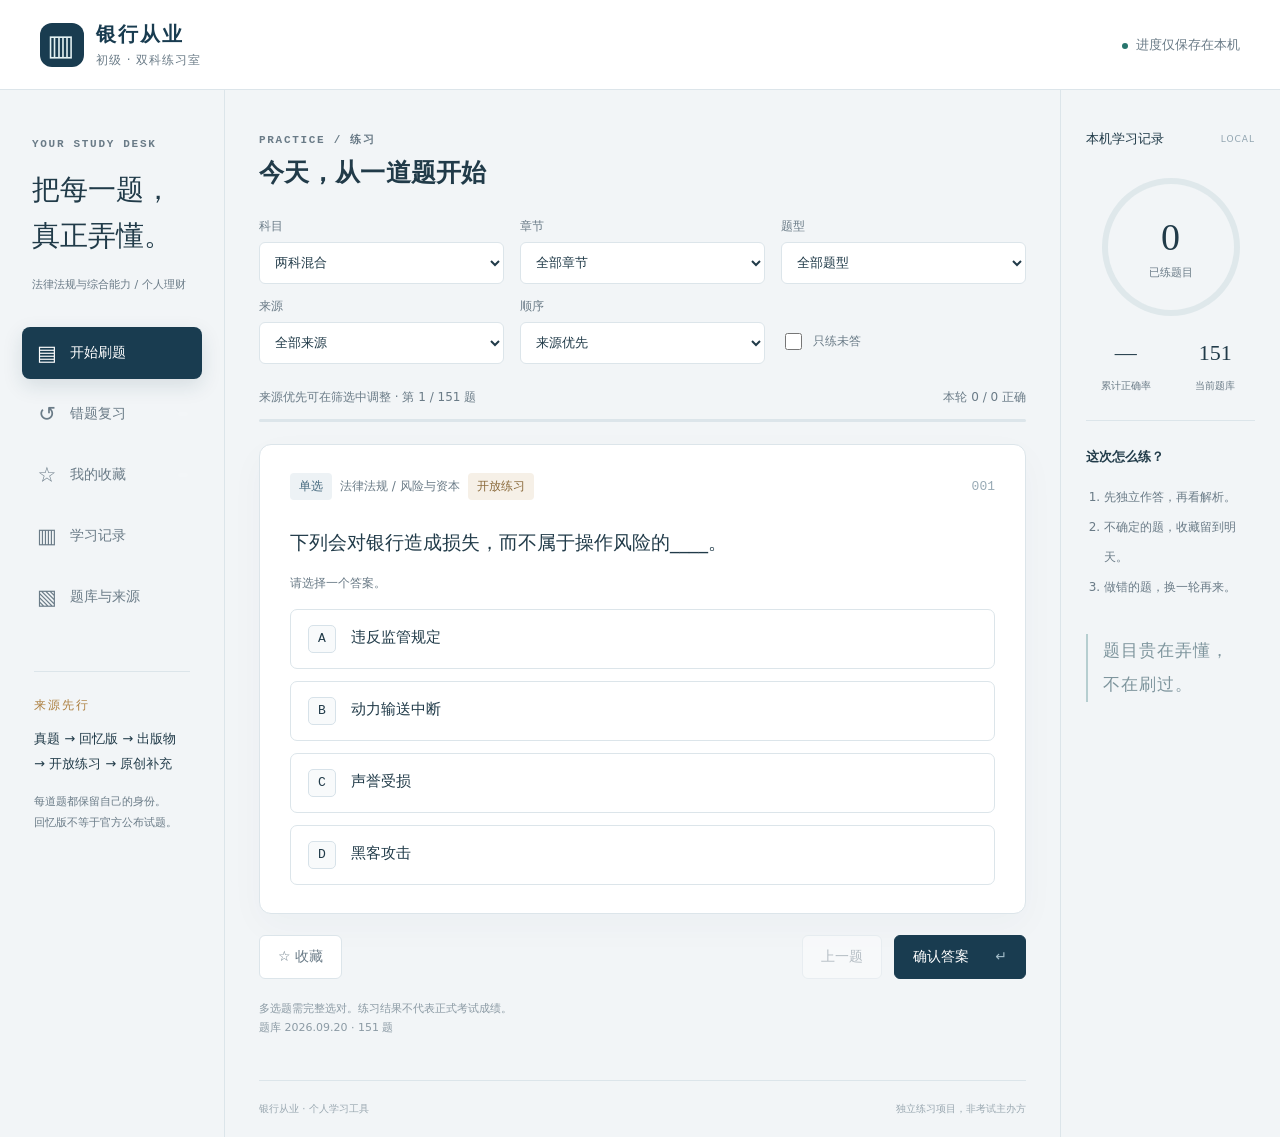
==== index.html @ c4f2e529 "Build mobile banking exam practice with audited question sources" ====
<!doctype html>
<html lang="zh-CN">
<head>
  <meta charset="utf-8"><meta name="viewport" content="width=device-width,initial-scale=1,viewport-fit=cover">
  <meta name="theme-color" content="#193c50"><meta name="description" content="银行从业初级双科练习：来源分级、逐题解析、错题复习，进度保存在本机。">
  <title>银行从业 · 双科练习室</title>
  <link rel="icon" href="./icon.svg" type="image/svg+xml"><link rel="manifest" href="./manifest.webmanifest"><link rel="stylesheet" href="./styles.css">
  <script defer src="./core.js"></script><script defer src="./data.js"></script><script defer src="./app.js"></script>
</head>
<body>
  <a class="skip" href="#main">跳到题目</a>
  <header class="topbar"><a class="brand" href="./"><span class="brand-icon" aria-hidden="true">▥</span><span>银行从业<small>初级 · 双科练习室</small></span></a><span class="local-tag" id="save-status">进度仅保存在本机</span></header>
  <div class="workspace">
    <aside class="sidebar" aria-label="练习导航">
      <div class="sidebar-intro"><span class="eyebrow">YOUR STUDY DESK</span><h1>把每一题，<br>真正弄懂。</h1><p>法律法规与综合能力 / 个人理财</p></div>
      <nav class="nav"><button class="nav-item active" data-view="practice" aria-current="page"><span>▤</span> 开始刷题</button><button class="nav-item" data-view="wrong"><span>↺</span> 错题复习 <b id="nav-wrong">0</b></button><button class="nav-item" data-view="favorite"><span>☆</span> 我的收藏 <b id="nav-favorite">0</b></button><button class="nav-item" data-view="stats"><span>▥</span> 学习记录</button><button class="nav-item" data-view="library"><span>▧</span> 题库与来源</button></nav>
      <div class="study-note"><span class="note-label">来源先行</span><p>真题 → 回忆版 → 出版物 → 开放练习 → 原创补充</p><small>每道题都保留自己的身份。<br>回忆版不等于官方公布试题。</small></div>
    </aside>
    <main id="main" tabindex="-1">
      <div class="page-head"><div><span class="eyebrow" id="page-eyebrow">PRACTICE / 练习</span><h2 id="page-title">今天，从一道题开始</h2></div><button id="filter-toggle" class="quiet mobile-only" aria-expanded="false" aria-controls="filters">筛选题目</button></div>
      <section id="practice-panel">
        <div id="filters" class="filters">
          <label>科目<select id="subject"><option value="all">两科混合</option><option value="law">法律法规</option><option value="finance">个人理财</option></select></label>
          <label>章节<select id="chapter"><option value="all">全部章节</option></select></label>
          <label>题型<select id="type"><option value="all">全部题型</option><option value="single">单选</option><option value="multiple">多选</option><option value="boolean">判断</option></select></label>
          <label>来源<select id="source"><option value="all">全部来源</option><option value="official_past">官方真题</option><option value="recalled">真题回忆版</option><option value="publication">出版物练习</option><option value="open">开放练习</option><option value="original">GPT 原创</option></select></label>
          <label>顺序<select id="order"><option value="priority">来源优先</option><option value="random">随机练习</option><option value="weak">薄弱优先</option></select></label>
          <label class="check-label"><input id="unseen" type="checkbox">只练未答</label>
        </div>
        <div class="session-strip"><span id="queue-label">正在载入题库…</span><span id="session-score">本轮 0 / 0 正确</span></div>
        <div class="progress-track"><div id="progress-fill"></div></div>
        <article class="question-card" id="question-card" aria-live="polite"></article>
        <section id="explanation" class="explanation" hidden aria-live="polite"></section>
        <div class="answer-bar"><button id="favorite-btn" class="quiet" aria-pressed="false">☆ 收藏</button><div class="answer-actions"><button id="previous-btn" class="quiet">上一题</button><button id="submit-btn" class="primary">确认答案 <span aria-hidden="true">↵</span></button><button id="next-btn" class="primary" hidden>下一题 →</button></div></div>
        <p class="practice-footnote">多选题需完整选对。练习结果不代表正式考试成绩。<span id="bank-version"></span></p>
      </section>
      <section id="stats-panel" hidden><div class="stats-grid" id="stats-grid"></div><div class="panel"><h3>章节掌握情况</h3><p class="muted">正确率按全部提交次数统计；复习答对后，题目移出当前错题本。</p><div id="chapter-stats"></div></div><div class="panel"><h3>把进度带到另一台设备</h3><p>这里没有账号同步。导出备份，再在手机或电脑导入即可。清理浏览器数据会清除本机记录。</p><div class="button-row"><button id="export-progress" class="primary">导出进度</button><label class="file-button quiet">导入进度<input type="file" id="import-progress" accept=".json,application/json"></label></div></div></section>
      <section id="library-panel" hidden><div class="panel source-summary"><h3>先看来源，再刷题</h3><p id="bank-summary"></p><p class="muted">“来源优先”按真题、回忆版、出版物练习、开放练习、GPT 原创排序。没有收录的类别保持为零，不以原创题冒充。</p><div id="source-counts" class="source-counts"></div></div><div class="panel"><h3>真题与出版物入口</h3><p class="muted">以下是已核验的外部资料入口，不表示本站已收录其中题目。登录、付费与下载以原网站为准。</p><div id="resource-links"></div></div><div class="panel"><h3>导入自己的题库</h3><p>JSON 文件只进入当前浏览器，不会上传 GitHub。来源名称、年份和页码会随题保留；请先核对答案与现行大纲。</p><div class="button-row"><label class="file-button primary">导入题库 JSON<input type="file" id="import-bank" accept=".json,application/json"></label><button id="download-template" class="quiet">下载格式示例</button></div><p id="custom-count" class="muted"></p></div><div class="panel"><h3>手机使用</h3><p>在手机浏览器打开本站地址，即可直接刷题。可使用浏览器的“添加到主屏幕”。首次在线打开后，页面会缓存供离线使用；新版本在重新打开时更新。</p><p id="offline-status" class="muted">离线缓存尚未就绪。</p></div></section>
      <div id="toast" class="toast" role="status" hidden></div>
      <footer>银行从业 · 个人学习工具 <span>独立练习项目，非考试主办方</span></footer>
    </main>
    <aside class="right-rail"><div class="rail-heading">本机学习记录 <span>LOCAL</span></div><div class="ring" id="mastery-ring"><div><strong id="total-seen">0</strong><span>已练题目</span></div></div><div class="rail-totals"><div><b id="total-accuracy">—</b><span>累计正确率</span></div><div><b id="total-bank">0</b><span>当前题库</span></div></div><hr><h3>这次怎么练？</h3><ol class="tips"><li>先独立作答，再看解析。</li><li>不确定的题，收藏留到明天。</li><li>做错的题，换一轮再来。</li></ol><div class="rail-note">题目贵在弄懂，<br>不在刷过。</div></aside>
  </div>
  <noscript>本练习页需要启用 JavaScript 才能判题和保存进度。</noscript>
</body></html>
---- styles.css ----
:root{--navy:#193c50;--ink:#213b49;--muted:#6a7b87;--teal:#27756d;--mint:#e6f2ed;--paper:#fff;--bg:#f2f5f7;--line:#dce5ea;--red:#b24343;--red-bg:#fff1ef;--gold:#ad8041;--shadow:0 12px 36px #27465a08;font-family:"Microsoft YaHei","PingFang SC",system-ui,sans-serif;color:var(--ink);background:var(--bg);font-size:16px}*{box-sizing:border-box}body{margin:0}button,input,select{font:inherit}button,a,select,label.file-button{-webkit-tap-highlight-color:transparent}button{cursor:pointer}button:disabled{cursor:not-allowed;opacity:.45}a{color:var(--teal);text-underline-offset:4px}button:focus-visible,a:focus-visible,select:focus-visible,input:focus-visible{outline:3px solid #409bc6;outline-offset:3px}button{transition:background .12s,border-color .12s}button:hover:not(:disabled){filter:brightness(.97)}[hidden]{display:none!important}.skip{position:fixed;left:10px;top:-90px;background:white;padding:14px;z-index:30}.skip:focus{top:10px}.topbar{height:90px;display:flex;align-items:center;justify-content:space-between;padding:0 40px;background:var(--paper);border-bottom:1px solid var(--line)}.brand{display:flex;align-items:center;gap:12px;color:var(--navy);text-decoration:none;font-weight:700;letter-spacing:2px;font-size:20px}.brand-icon{width:44px;height:44px;border-radius:12px;background:var(--navy);color:#e4f2f3;display:grid;place-items:center;font-size:29px}.brand small{display:block;font-size:12px;color:var(--muted);font-weight:400;letter-spacing:1px;margin-top:4px}.local-tag{font-size:13px;color:var(--muted)}.local-tag:before{content:"";display:inline-block;width:6px;height:6px;background:var(--teal);border-radius:50%;margin-right:8px}.workspace{max-width:1580px;display:grid;grid-template-columns:225px minmax(0,1fr) 220px;margin:auto;min-height:calc(100vh - 90px)}.sidebar{padding:42px 22px;border-right:1px solid var(--line)}.sidebar-intro{padding:0 10px;margin-bottom:32px}.eyebrow{font-family:"Consolas",monospace;letter-spacing:1.7px;font-size:11px;font-weight:600;color:var(--muted)}h1{font-family:"STSong","SimSun",serif;font-size:28px;line-height:1.65;font-weight:500;margin:16px 0}h2{font-size:25px;line-height:1.5;margin:7px 0 0;letter-spacing:.3px}h3{font-size:17px;font-weight:600;margin:0 0 16px}.sidebar-intro p{font-size:11px;line-height:1.8;color:var(--muted);white-space:nowrap}.nav{display:flex;flex-direction:column;gap:9px}.nav-item{display:flex;align-items:center;gap:12px;text-align:left;border:0;background:transparent;color:var(--muted);border-radius:8px;padding:14px;font-size:14px;min-height:48px}.nav-item>span{font-size:21px;width:22px;text-align:center}.nav-item.active{background:var(--navy);color:#fff;box-shadow:0 7px 20px #193c5020}.nav-item b{margin-left:auto;font-size:12px;font-weight:400;background:#ffffff20;border-radius:4px;padding:2px 5px}.study-note{margin:48px 12px 0;padding-top:22px;border-top:1px solid var(--line)}.note-label{color:var(--gold);font-size:12px;letter-spacing:2px}.study-note p{font-size:13px;line-height:1.9}.study-note small{color:var(--muted);font-size:11px;line-height:1.8}main{min-width:0;padding:38px 34px 0}.page-head{display:flex;justify-content:space-between;align-items:center;margin-bottom:26px}.filters{display:grid;grid-template-columns:repeat(3,minmax(0,1fr));gap:14px 16px;margin-bottom:25px}.filters label{font-size:12px;color:var(--muted);display:flex;flex-direction:column;gap:7px}.filters select{width:100%;height:42px;border:1px solid var(--line);background:#fff;border-radius:6px;color:var(--ink);padding:0 27px 0 11px;font-size:13px}.filters .check-label{flex-direction:row;align-items:center;padding-top:21px;gap:8px}input[type=checkbox]{width:17px;height:17px;accent-color:var(--teal)}.session-strip{display:flex;align-items:center;justify-content:space-between;gap:12px;font-size:12px;color:var(--muted);margin-bottom:13px}.progress-track{height:3px;background:var(--line);border-radius:3px;margin-bottom:22px;overflow:hidden}.progress-track>div{height:100%;background:var(--teal);width:0;transition:width .15s}.question-card{padding:28px 30px;background:var(--paper);border:1px solid var(--line);border-radius:12px;box-shadow:var(--shadow);min-height:350px}.question-meta{display:flex;gap:8px;align-items:center;flex-wrap:wrap;color:var(--muted);font-size:12px}.badge{background:#edf2f5;padding:5px 9px;border-radius:4px;color:#45697e;font-size:12px}.badge.source{background:#f6f0e7;color:#8b6b3c}.question-number{margin-left:auto;font-family:Consolas,monospace;color:#98aab5;font-size:13px}.question-title{font-size:19px;line-height:1.95;font-weight:500;margin:24px 0}.question-tip{font-size:12px;color:var(--muted);margin:-10px 0 17px}.options{display:grid;gap:12px}.option{display:flex;gap:15px;align-items:flex-start;text-align:left;width:100%;padding:15px 17px;border:1px solid var(--line);border-radius:7px;background:white;font-size:15px;color:var(--ink);line-height:1.7;min-height:58px}.option-letter{flex-shrink:0;display:grid;place-items:center;border:1px solid #d7e2e9;border-radius:5px;width:28px;height:28px;font-family:Consolas,monospace;font-size:13px;background:#f8fafb}.option.selected{border-color:var(--teal);background:#eef7f4}.option.selected .option-letter{background:var(--teal);border-color:var(--teal);color:white}.option.correct{border-color:#72b4a0;background:var(--mint)}.option.incorrect{border-color:#d79991;background:var(--red-bg)}.option:disabled{opacity:1;cursor:default}.option-mark{margin-left:auto;flex-shrink:0;font-size:12px;color:var(--teal)}.option.incorrect .option-mark{color:var(--red)}.answer-bar{display:flex;justify-content:space-between;gap:12px;align-items:center;margin-top:21px}.answer-actions,.button-row{display:flex;gap:12px;align-items:center;flex-wrap:wrap}.primary,.quiet{border-radius:6px;min-height:44px;padding:11px 18px;font-size:14px;border:1px solid var(--line)}.primary{background:var(--navy);color:#fff;border-color:var(--navy)}.primary span{margin-left:22px;color:#a1bbc7}.quiet{background:#fff;color:var(--muted)}.quiet[aria-pressed=true]{color:var(--gold);border-color:#d4b889;background:#fffaf0}.practice-footnote{font-size:11px;color:#8b9aa4;line-height:1.8;margin:20px 0}.practice-footnote span{display:block}.explanation{padding:24px 28px;margin-top:18px;background:#eaf3f0;border:1px solid #cfe3da;border-left:4px solid var(--teal);border-radius:8px;font-size:14px;line-height:1.9;overflow-wrap:anywhere}.explanation.wrong{border-left-color:var(--red)}.answer-result{font-weight:600;font-size:16px;margin-bottom:9px}.explanation p{margin:8px 0}.source-detail{border-top:1px solid #cfe0db;margin-top:15px;padding-top:13px;font-size:12px;color:#667d78}.source-detail a{display:inline-block;margin-right:12px}.right-rail{border-left:1px solid var(--line);padding:40px 25px}.rail-heading{font-size:13px;display:flex;align-items:center;justify-content:space-between;gap:8px}.rail-heading span{font-size:9px;color:#91a4b0;letter-spacing:1px}.ring{width:138px;height:138px;border-radius:50%;display:grid;place-items:center;background:conic-gradient(var(--teal) 0deg,#dfe8eb 0deg);margin:30px auto 24px}.ring>div{width:126px;height:126px;background:var(--bg);border-radius:50%;display:flex;flex-direction:column;align-items:center;justify-content:center}.ring strong{font-family:"Georgia",serif;font-size:38px;font-weight:400}.ring span{font-size:11px;color:var(--muted);margin-top:6px}.rail-totals{display:flex;justify-content:space-between;text-align:center;gap:10px}.rail-totals div{flex:1}.rail-totals b{font-family:Georgia,serif;display:block;font-weight:400;font-size:22px;margin-bottom:8px}.rail-totals span{font-size:10px;color:var(--muted)}hr{border:0;border-top:1px solid var(--line);margin:27px 0}.right-rail h3{font-size:13px}.tips{padding-left:18px;color:var(--muted);font-size:12px;line-height:2.5}.rail-note{font-family:"STSong","SimSun",serif;color:#7e959d;border-left:2px solid #b6ced0;padding-left:15px;line-height:2;letter-spacing:1px;margin:32px 0;font-size:17px}.panel{background:#fff;border:1px solid var(--line);border-radius:10px;padding:24px;margin-bottom:20px;font-size:14px;line-height:1.9}.muted{font-size:13px;color:var(--muted)}.source-counts{display:flex;flex-wrap:wrap;gap:9px}.source-counts span{padding:4px 10px;background:#f2f5f7;border-radius:5px;font-size:12px}.resource{padding:17px 0;border-top:1px solid var(--line)}.resource a{font-weight:500;text-decoration:none}.resource p{font-size:12px;color:var(--muted);margin:8px 0 0}.resource-type{font-size:10px;margin-right:8px;color:var(--gold)}.file-button{display:inline-flex;align-items:center;cursor:pointer;position:relative}.file-button input{position:absolute;inset:0;opacity:0;width:100%;cursor:pointer}.file-button:focus-within{outline:3px solid #409bc6;outline-offset:3px}.stats-grid{display:grid;grid-template-columns:repeat(3,1fr);gap:12px;margin-bottom:22px}.stat{padding:24px 18px;background:#fff;border:1px solid var(--line);border-radius:9px}.stat b{display:block;font-size:30px;font-family:Georgia,serif;font-weight:400}.stat span{display:block;color:var(--muted);font-size:12px;margin-top:12px}.chapter-row{display:grid;grid-template-columns:minmax(0,1fr) 90px 65px;align-items:center;gap:10px;padding:15px 0;border-top:1px solid var(--line);font-size:13px}.chapter-row small{display:block;color:var(--muted);font-size:11px}.chapter-row .mini-track{height:5px;background:#e7eff1}.mini-track i{display:block;height:100%;background:var(--teal)}.chapter-row>b{font-weight:400;text-align:right;font-family:Consolas,monospace}.empty-state{text-align:center;display:grid;justify-items:center;align-content:center;min-height:270px;gap:10px;padding:25px}.empty-state .empty-icon{font-size:35px;color:#9fb6c1}.empty-state h3{margin:0}.empty-state p{font-size:14px;line-height:1.8;color:var(--muted);margin:0;max-width:360px}.toast{position:fixed;bottom:32px;left:50%;transform:translateX(-50%);z-index:50;background:var(--navy);color:#fff;padding:14px 20px;border-radius:8px;box-shadow:0 7px 30px #193c5030;max-width:min(90vw,600px);font-size:14px}footer{margin-top:42px;padding:21px 0;border-top:1px solid var(--line);font-size:10px;color:#9aa8b1;display:flex;justify-content:space-between;gap:12px}.mobile-only{display:none}@media(min-width:1450px){main{padding-left:48px;padding-right:48px}.filters{grid-template-columns:repeat(5,minmax(0,1fr))}.filters .check-label{grid-column:1/-1;padding:0}.question-title{font-size:21px}.question-card{padding:32px}}@media(max-width:1150px){.workspace{grid-template-columns:200px minmax(0,1fr)}.right-rail{display:none}.sidebar{padding:35px 14px}main{padding:32px 25px}.topbar{padding:0 27px}}@media(max-width:720px){.topbar{height:70px;padding:0 18px}.brand{font-size:17px;gap:9px}.brand-icon{width:35px;height:35px;font-size:23px;border-radius:9px}.brand small{font-size:10px}.local-tag{font-size:10px}.workspace{display:block}.sidebar{border:0;padding:0}.sidebar-intro,.study-note{display:none}.nav{position:fixed;bottom:0;left:0;right:0;z-index:20;flex-direction:row;justify-content:space-around;gap:0;background:#fff;border-top:1px solid var(--line);padding:6px 5px calc(6px + env(safe-area-inset-bottom));box-shadow:0 -4px 20px #1c3a5010}.nav-item{padding:5px 2px;flex:1;flex-direction:column;gap:3px;font-size:10px;min-height:52px;border-radius:0;position:relative}.nav-item>span{font-size:22px;height:24px}.nav-item.active{background:transparent;color:var(--navy);box-shadow:none;font-weight:700}.nav-item.active:before{position:absolute;content:"";height:3px;width:20px;top:-6px;background:var(--teal);border-radius:0 0 3px 3px}.nav-item b{position:absolute;right:18%;top:1px;font-size:9px;background:var(--teal);color:white;padding:0 4px;min-width:12px}.nav-item b:empty{display:none}main{padding:25px 16px 92px}.page-head{margin-bottom:22px;gap:8px}h2{font-size:21px}.eyebrow{font-size:9px}.mobile-only{display:block}#filter-toggle{font-size:12px;padding:8px 12px;min-height:38px;white-space:nowrap}.filters{display:none;padding:17px;background:#eaf0f3;border-radius:9px;grid-template-columns:repeat(2,minmax(0,1fr));margin-bottom:20px}.filters.open{display:grid}.filters .check-label{padding-top:20px}.filters select{font-size:14px;height:44px}.question-card{padding:20px 18px;min-height:350px;border-radius:10px}.question-meta{font-size:11px;gap:6px}.badge{font-size:10px;padding:4px 7px}.question-number{font-size:11px}.question-title{font-size:18px;line-height:1.9;margin:22px 0}.question-tip{font-size:11px}.option{padding:13px 12px;font-size:15px;gap:11px}.option-letter{width:26px;height:26px}.option-mark{font-size:10px}.session-strip{font-size:11px}.answer-bar{position:sticky;bottom:calc(67px + env(safe-area-inset-bottom));background:#f2f5f7f5;padding:10px 0;margin-top:10px;z-index:10;gap:6px}.answer-actions{gap:7px}.answer-bar button{padding:10px 13px;font-size:13px;min-height:44px}.primary span{margin-left:8px}.explanation{padding:19px 17px;font-size:14px}.panel{padding:20px 18px}.stats-grid{gap:8px}.stat{padding:18px 12px}.stat b{font-size:25px}.stat span{font-size:10px}.chapter-row{grid-template-columns:minmax(0,1fr) 55px 45px;gap:8px}.source-counts span{font-size:11px}footer{font-size:9px;margin-top:25px}.toast{bottom:150px}.practice-footnote{font-size:10px}.source-detail{font-size:11px}}@media(prefers-reduced-motion:reduce){*,*:before,*:after{transition:none!important;scroll-behavior:auto!important}}
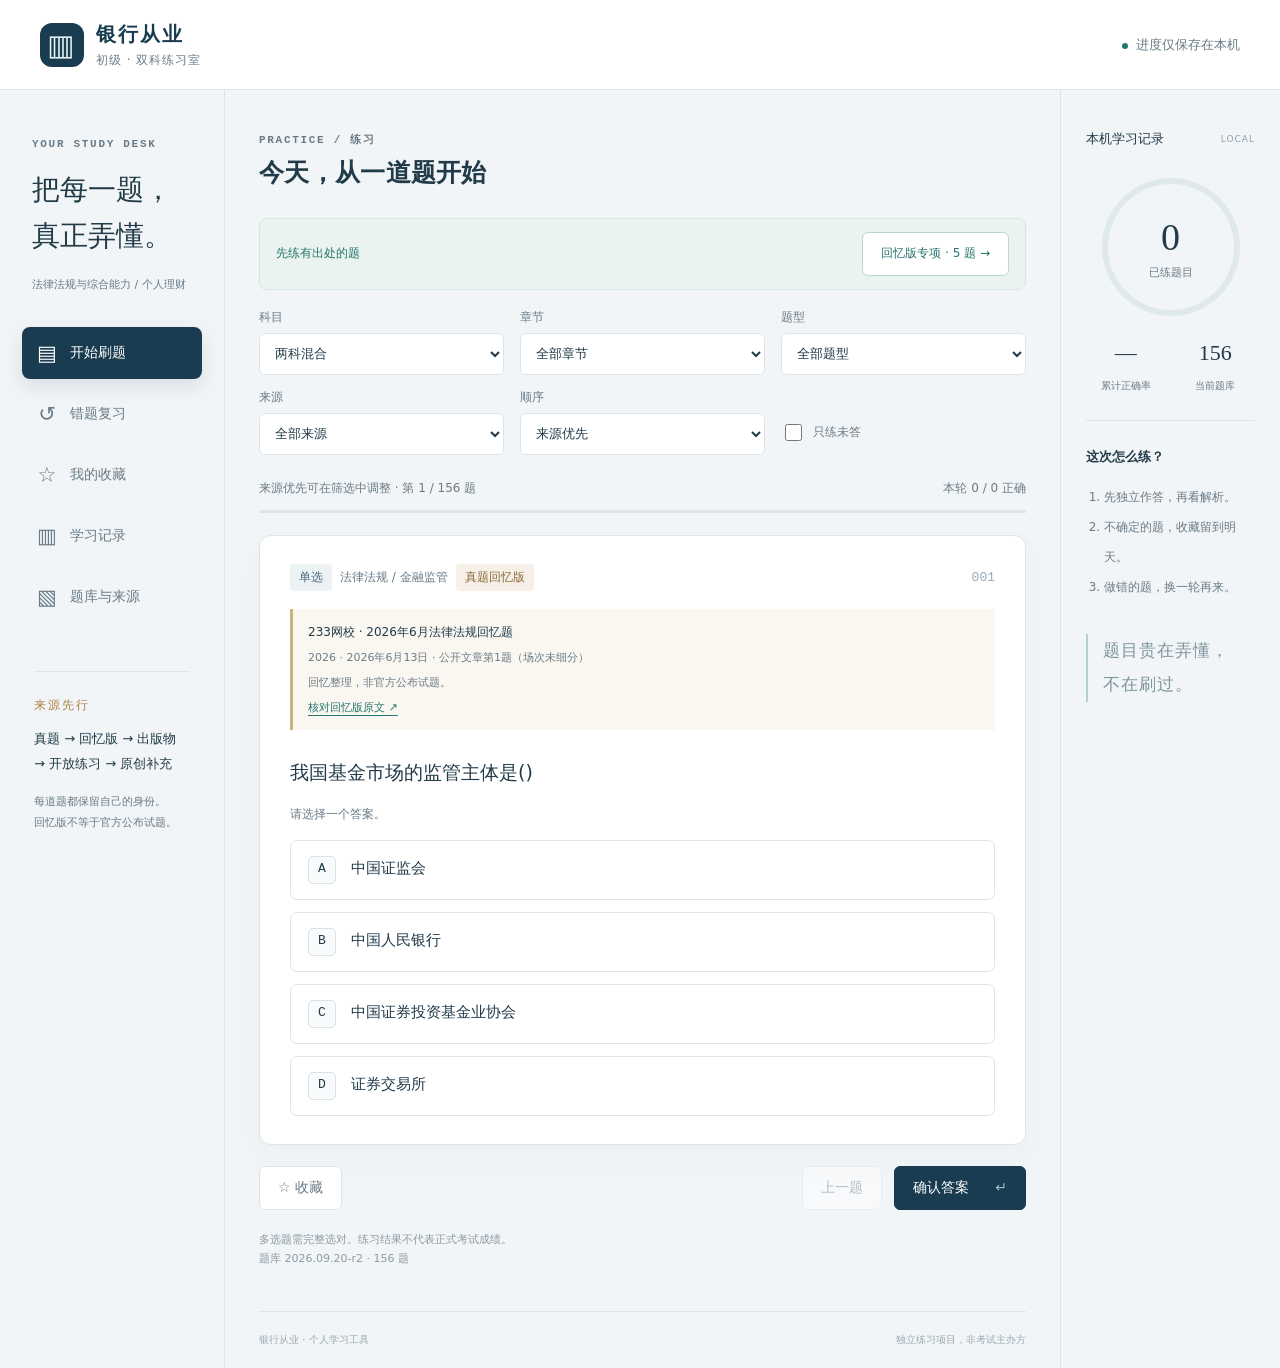
==== commit c17d4904: "Add five audited recalled questions and mobile practice shortcut" ====
--- a/index.html
+++ b/index.html
@@ -18,7 +18,9 @@
     </aside>
     <main id="main" tabindex="-1">
       <div class="page-head"><div><span class="eyebrow" id="page-eyebrow">PRACTICE / 练习</span><h2 id="page-title">今天，从一道题开始</h2></div><button id="filter-toggle" class="quiet mobile-only" aria-expanded="false" aria-controls="filters">筛选题目</button></div>
+      <button id="update-app" class="quiet update-app" hidden>新版本已就绪 · 更新并保留进度 ↻</button>
       <section id="practice-panel">
+        <div class="practice-shortcuts"><span>先练有出处的题</span><button id="recalled-shortcut" class="quiet">回忆版专项 →</button></div>
         <div id="filters" class="filters">
           <label>科目<select id="subject"><option value="all">两科混合</option><option value="law">法律法规</option><option value="finance">个人理财</option></select></label>
           <label>章节<select id="chapter"><option value="all">全部章节</option></select></label>
--- a/styles.css
+++ b/styles.css
@@ -1 +1,4 @@
 :root{--navy:#193c50;--ink:#213b49;--muted:#6a7b87;--teal:#27756d;--mint:#e6f2ed;--paper:#fff;--bg:#f2f5f7;--line:#dce5ea;--red:#b24343;--red-bg:#fff1ef;--gold:#ad8041;--shadow:0 12px 36px #27465a08;font-family:"Microsoft YaHei","PingFang SC",system-ui,sans-serif;color:var(--ink);background:var(--bg);font-size:16px}*{box-sizing:border-box}body{margin:0}button,input,select{font:inherit}button,a,select,label.file-button{-webkit-tap-highlight-color:transparent}button{cursor:pointer}button:disabled{cursor:not-allowed;opacity:.45}a{color:var(--teal);text-underline-offset:4px}button:focus-visible,a:focus-visible,select:focus-visible,input:focus-visible{outline:3px solid #409bc6;outline-offset:3px}button{transition:background .12s,border-color .12s}button:hover:not(:disabled){filter:brightness(.97)}[hidden]{display:none!important}.skip{position:fixed;left:10px;top:-90px;background:white;padding:14px;z-index:30}.skip:focus{top:10px}.topbar{height:90px;display:flex;align-items:center;justify-content:space-between;padding:0 40px;background:var(--paper);border-bottom:1px solid var(--line)}.brand{display:flex;align-items:center;gap:12px;color:var(--navy);text-decoration:none;font-weight:700;letter-spacing:2px;font-size:20px}.brand-icon{width:44px;height:44px;border-radius:12px;background:var(--navy);color:#e4f2f3;display:grid;place-items:center;font-size:29px}.brand small{display:block;font-size:12px;color:var(--muted);font-weight:400;letter-spacing:1px;margin-top:4px}.local-tag{font-size:13px;color:var(--muted)}.local-tag:before{content:"";display:inline-block;width:6px;height:6px;background:var(--teal);border-radius:50%;margin-right:8px}.workspace{max-width:1580px;display:grid;grid-template-columns:225px minmax(0,1fr) 220px;margin:auto;min-height:calc(100vh - 90px)}.sidebar{padding:42px 22px;border-right:1px solid var(--line)}.sidebar-intro{padding:0 10px;margin-bottom:32px}.eyebrow{font-family:"Consolas",monospace;letter-spacing:1.7px;font-size:11px;font-weight:600;color:var(--muted)}h1{font-family:"STSong","SimSun",serif;font-size:28px;line-height:1.65;font-weight:500;margin:16px 0}h2{font-size:25px;line-height:1.5;margin:7px 0 0;letter-spacing:.3px}h3{font-size:17px;font-weight:600;margin:0 0 16px}.sidebar-intro p{font-size:11px;line-height:1.8;color:var(--muted);white-space:nowrap}.nav{display:flex;flex-direction:column;gap:9px}.nav-item{display:flex;align-items:center;gap:12px;text-align:left;border:0;background:transparent;color:var(--muted);border-radius:8px;padding:14px;font-size:14px;min-height:48px}.nav-item>span{font-size:21px;width:22px;text-align:center}.nav-item.active{background:var(--navy);color:#fff;box-shadow:0 7px 20px #193c5020}.nav-item b{margin-left:auto;font-size:12px;font-weight:400;background:#ffffff20;border-radius:4px;padding:2px 5px}.study-note{margin:48px 12px 0;padding-top:22px;border-top:1px solid var(--line)}.note-label{color:var(--gold);font-size:12px;letter-spacing:2px}.study-note p{font-size:13px;line-height:1.9}.study-note small{color:var(--muted);font-size:11px;line-height:1.8}main{min-width:0;padding:38px 34px 0}.page-head{display:flex;justify-content:space-between;align-items:center;margin-bottom:26px}.filters{display:grid;grid-template-columns:repeat(3,minmax(0,1fr));gap:14px 16px;margin-bottom:25px}.filters label{font-size:12px;color:var(--muted);display:flex;flex-direction:column;gap:7px}.filters select{width:100%;height:42px;border:1px solid var(--line);background:#fff;border-radius:6px;color:var(--ink);padding:0 27px 0 11px;font-size:13px}.filters .check-label{flex-direction:row;align-items:center;padding-top:21px;gap:8px}input[type=checkbox]{width:17px;height:17px;accent-color:var(--teal)}.session-strip{display:flex;align-items:center;justify-content:space-between;gap:12px;font-size:12px;color:var(--muted);margin-bottom:13px}.progress-track{height:3px;background:var(--line);border-radius:3px;margin-bottom:22px;overflow:hidden}.progress-track>div{height:100%;background:var(--teal);width:0;transition:width .15s}.question-card{padding:28px 30px;background:var(--paper);border:1px solid var(--line);border-radius:12px;box-shadow:var(--shadow);min-height:350px}.question-meta{display:flex;gap:8px;align-items:center;flex-wrap:wrap;color:var(--muted);font-size:12px}.badge{background:#edf2f5;padding:5px 9px;border-radius:4px;color:#45697e;font-size:12px}.badge.source{background:#f6f0e7;color:#8b6b3c}.question-number{margin-left:auto;font-family:Consolas,monospace;color:#98aab5;font-size:13px}.question-title{font-size:19px;line-height:1.95;font-weight:500;margin:24px 0}.question-tip{font-size:12px;color:var(--muted);margin:-10px 0 17px}.options{display:grid;gap:12px}.option{display:flex;gap:15px;align-items:flex-start;text-align:left;width:100%;padding:15px 17px;border:1px solid var(--line);border-radius:7px;background:white;font-size:15px;color:var(--ink);line-height:1.7;min-height:58px}.option-letter{flex-shrink:0;display:grid;place-items:center;border:1px solid #d7e2e9;border-radius:5px;width:28px;height:28px;font-family:Consolas,monospace;font-size:13px;background:#f8fafb}.option.selected{border-color:var(--teal);background:#eef7f4}.option.selected .option-letter{background:var(--teal);border-color:var(--teal);color:white}.option.correct{border-color:#72b4a0;background:var(--mint)}.option.incorrect{border-color:#d79991;background:var(--red-bg)}.option:disabled{opacity:1;cursor:default}.option-mark{margin-left:auto;flex-shrink:0;font-size:12px;color:var(--teal)}.option.incorrect .option-mark{color:var(--red)}.answer-bar{display:flex;justify-content:space-between;gap:12px;align-items:center;margin-top:21px}.answer-actions,.button-row{display:flex;gap:12px;align-items:center;flex-wrap:wrap}.primary,.quiet{border-radius:6px;min-height:44px;padding:11px 18px;font-size:14px;border:1px solid var(--line)}.primary{background:var(--navy);color:#fff;border-color:var(--navy)}.primary span{margin-left:22px;color:#a1bbc7}.quiet{background:#fff;color:var(--muted)}.quiet[aria-pressed=true]{color:var(--gold);border-color:#d4b889;background:#fffaf0}.practice-footnote{font-size:11px;color:#8b9aa4;line-height:1.8;margin:20px 0}.practice-footnote span{display:block}.explanation{padding:24px 28px;margin-top:18px;background:#eaf3f0;border:1px solid #cfe3da;border-left:4px solid var(--teal);border-radius:8px;font-size:14px;line-height:1.9;overflow-wrap:anywhere}.explanation.wrong{border-left-color:var(--red)}.answer-result{font-weight:600;font-size:16px;margin-bottom:9px}.explanation p{margin:8px 0}.source-detail{border-top:1px solid #cfe0db;margin-top:15px;padding-top:13px;font-size:12px;color:#667d78}.source-detail a{display:inline-block;margin-right:12px}.right-rail{border-left:1px solid var(--line);padding:40px 25px}.rail-heading{font-size:13px;display:flex;align-items:center;justify-content:space-between;gap:8px}.rail-heading span{font-size:9px;color:#91a4b0;letter-spacing:1px}.ring{width:138px;height:138px;border-radius:50%;display:grid;place-items:center;background:conic-gradient(var(--teal) 0deg,#dfe8eb 0deg);margin:30px auto 24px}.ring>div{width:126px;height:126px;background:var(--bg);border-radius:50%;display:flex;flex-direction:column;align-items:center;justify-content:center}.ring strong{font-family:"Georgia",serif;font-size:38px;font-weight:400}.ring span{font-size:11px;color:var(--muted);margin-top:6px}.rail-totals{display:flex;justify-content:space-between;text-align:center;gap:10px}.rail-totals div{flex:1}.rail-totals b{font-family:Georgia,serif;display:block;font-weight:400;font-size:22px;margin-bottom:8px}.rail-totals span{font-size:10px;color:var(--muted)}hr{border:0;border-top:1px solid var(--line);margin:27px 0}.right-rail h3{font-size:13px}.tips{padding-left:18px;color:var(--muted);font-size:12px;line-height:2.5}.rail-note{font-family:"STSong","SimSun",serif;color:#7e959d;border-left:2px solid #b6ced0;padding-left:15px;line-height:2;letter-spacing:1px;margin:32px 0;font-size:17px}.panel{background:#fff;border:1px solid var(--line);border-radius:10px;padding:24px;margin-bottom:20px;font-size:14px;line-height:1.9}.muted{font-size:13px;color:var(--muted)}.source-counts{display:flex;flex-wrap:wrap;gap:9px}.source-counts span{padding:4px 10px;background:#f2f5f7;border-radius:5px;font-size:12px}.resource{padding:17px 0;border-top:1px solid var(--line)}.resource a{font-weight:500;text-decoration:none}.resource p{font-size:12px;color:var(--muted);margin:8px 0 0}.resource-type{font-size:10px;margin-right:8px;color:var(--gold)}.file-button{display:inline-flex;align-items:center;cursor:pointer;position:relative}.file-button input{position:absolute;inset:0;opacity:0;width:100%;cursor:pointer}.file-button:focus-within{outline:3px solid #409bc6;outline-offset:3px}.stats-grid{display:grid;grid-template-columns:repeat(3,1fr);gap:12px;margin-bottom:22px}.stat{padding:24px 18px;background:#fff;border:1px solid var(--line);border-radius:9px}.stat b{display:block;font-size:30px;font-family:Georgia,serif;font-weight:400}.stat span{display:block;color:var(--muted);font-size:12px;margin-top:12px}.chapter-row{display:grid;grid-template-columns:minmax(0,1fr) 90px 65px;align-items:center;gap:10px;padding:15px 0;border-top:1px solid var(--line);font-size:13px}.chapter-row small{display:block;color:var(--muted);font-size:11px}.chapter-row .mini-track{height:5px;background:#e7eff1}.mini-track i{display:block;height:100%;background:var(--teal)}.chapter-row>b{font-weight:400;text-align:right;font-family:Consolas,monospace}.empty-state{text-align:center;display:grid;justify-items:center;align-content:center;min-height:270px;gap:10px;padding:25px}.empty-state .empty-icon{font-size:35px;color:#9fb6c1}.empty-state h3{margin:0}.empty-state p{font-size:14px;line-height:1.8;color:var(--muted);margin:0;max-width:360px}.toast{position:fixed;bottom:32px;left:50%;transform:translateX(-50%);z-index:50;background:var(--navy);color:#fff;padding:14px 20px;border-radius:8px;box-shadow:0 7px 30px #193c5030;max-width:min(90vw,600px);font-size:14px}footer{margin-top:42px;padding:21px 0;border-top:1px solid var(--line);font-size:10px;color:#9aa8b1;display:flex;justify-content:space-between;gap:12px}.mobile-only{display:none}@media(min-width:1450px){main{padding-left:48px;padding-right:48px}.filters{grid-template-columns:repeat(5,minmax(0,1fr))}.filters .check-label{grid-column:1/-1;padding:0}.question-title{font-size:21px}.question-card{padding:32px}}@media(max-width:1150px){.workspace{grid-template-columns:200px minmax(0,1fr)}.right-rail{display:none}.sidebar{padding:35px 14px}main{padding:32px 25px}.topbar{padding:0 27px}}@media(max-width:720px){.topbar{height:70px;padding:0 18px}.brand{font-size:17px;gap:9px}.brand-icon{width:35px;height:35px;font-size:23px;border-radius:9px}.brand small{font-size:10px}.local-tag{font-size:10px}.workspace{display:block}.sidebar{border:0;padding:0}.sidebar-intro,.study-note{display:none}.nav{position:fixed;bottom:0;left:0;right:0;z-index:20;flex-direction:row;justify-content:space-around;gap:0;background:#fff;border-top:1px solid var(--line);padding:6px 5px calc(6px + env(safe-area-inset-bottom));box-shadow:0 -4px 20px #1c3a5010}.nav-item{padding:5px 2px;flex:1;flex-direction:column;gap:3px;font-size:10px;min-height:52px;border-radius:0;position:relative}.nav-item>span{font-size:22px;height:24px}.nav-item.active{background:transparent;color:var(--navy);box-shadow:none;font-weight:700}.nav-item.active:before{position:absolute;content:"";height:3px;width:20px;top:-6px;background:var(--teal);border-radius:0 0 3px 3px}.nav-item b{position:absolute;right:18%;top:1px;font-size:9px;background:var(--teal);color:white;padding:0 4px;min-width:12px}.nav-item b:empty{display:none}main{padding:25px 16px 92px}.page-head{margin-bottom:22px;gap:8px}h2{font-size:21px}.eyebrow{font-size:9px}.mobile-only{display:block}#filter-toggle{font-size:12px;padding:8px 12px;min-height:38px;white-space:nowrap}.filters{display:none;padding:17px;background:#eaf0f3;border-radius:9px;grid-template-columns:repeat(2,minmax(0,1fr));margin-bottom:20px}.filters.open{display:grid}.filters .check-label{padding-top:20px}.filters select{font-size:14px;height:44px}.question-card{padding:20px 18px;min-height:350px;border-radius:10px}.question-meta{font-size:11px;gap:6px}.badge{font-size:10px;padding:4px 7px}.question-number{font-size:11px}.question-title{font-size:18px;line-height:1.9;margin:22px 0}.question-tip{font-size:11px}.option{padding:13px 12px;font-size:15px;gap:11px}.option-letter{width:26px;height:26px}.option-mark{font-size:10px}.session-strip{font-size:11px}.answer-bar{position:sticky;bottom:calc(67px + env(safe-area-inset-bottom));background:#f2f5f7f5;padding:10px 0;margin-top:10px;z-index:10;gap:6px}.answer-actions{gap:7px}.answer-bar button{padding:10px 13px;font-size:13px;min-height:44px}.primary span{margin-left:8px}.explanation{padding:19px 17px;font-size:14px}.panel{padding:20px 18px}.stats-grid{gap:8px}.stat{padding:18px 12px}.stat b{font-size:25px}.stat span{font-size:10px}.chapter-row{grid-template-columns:minmax(0,1fr) 55px 45px;gap:8px}.source-counts span{font-size:11px}footer{font-size:9px;margin-top:25px}.toast{bottom:150px}.practice-footnote{font-size:10px}.source-detail{font-size:11px}}@media(prefers-reduced-motion:reduce){*,*:before,*:after{transition:none!important;scroll-behavior:auto!important}}
+
+/* Recalled questions remain identifiable before revealing the answer. */
+.practice-shortcuts{display:flex;align-items:center;justify-content:space-between;gap:12px;margin-bottom:19px;padding:13px 16px;border:1px solid #d5e5df;border-radius:8px;background:#eaf3ef}.practice-shortcuts>span{font-size:12px;color:var(--teal)}.practice-shortcuts .quiet{color:var(--teal);border-color:#bcd7cc;background:#fff;font-size:12px}.question-source{display:flex;flex-direction:column;align-items:flex-start;gap:5px;margin-top:18px;padding:13px 15px;border-left:3px solid #ceb17b;background:#faf7f1;font-size:12px;line-height:1.8;overflow-wrap:anywhere}.question-source b{font-weight:500}.question-source span,.question-source small{color:var(--muted);font-size:11px}.question-source a{font-size:11px}.update-app{display:block;width:100%;margin:0 0 18px;text-align:left;border-color:#bcd7cc;color:var(--teal);background:var(--mint)}@media(max-width:720px){.practice-shortcuts{padding:11px 12px;gap:8px}.practice-shortcuts>span{font-size:11px}.practice-shortcuts .quiet{padding:9px 11px;font-size:12px;white-space:nowrap}.question-source{margin-top:15px;padding:11px 12px}.update-app{font-size:12px;line-height:1.8}}
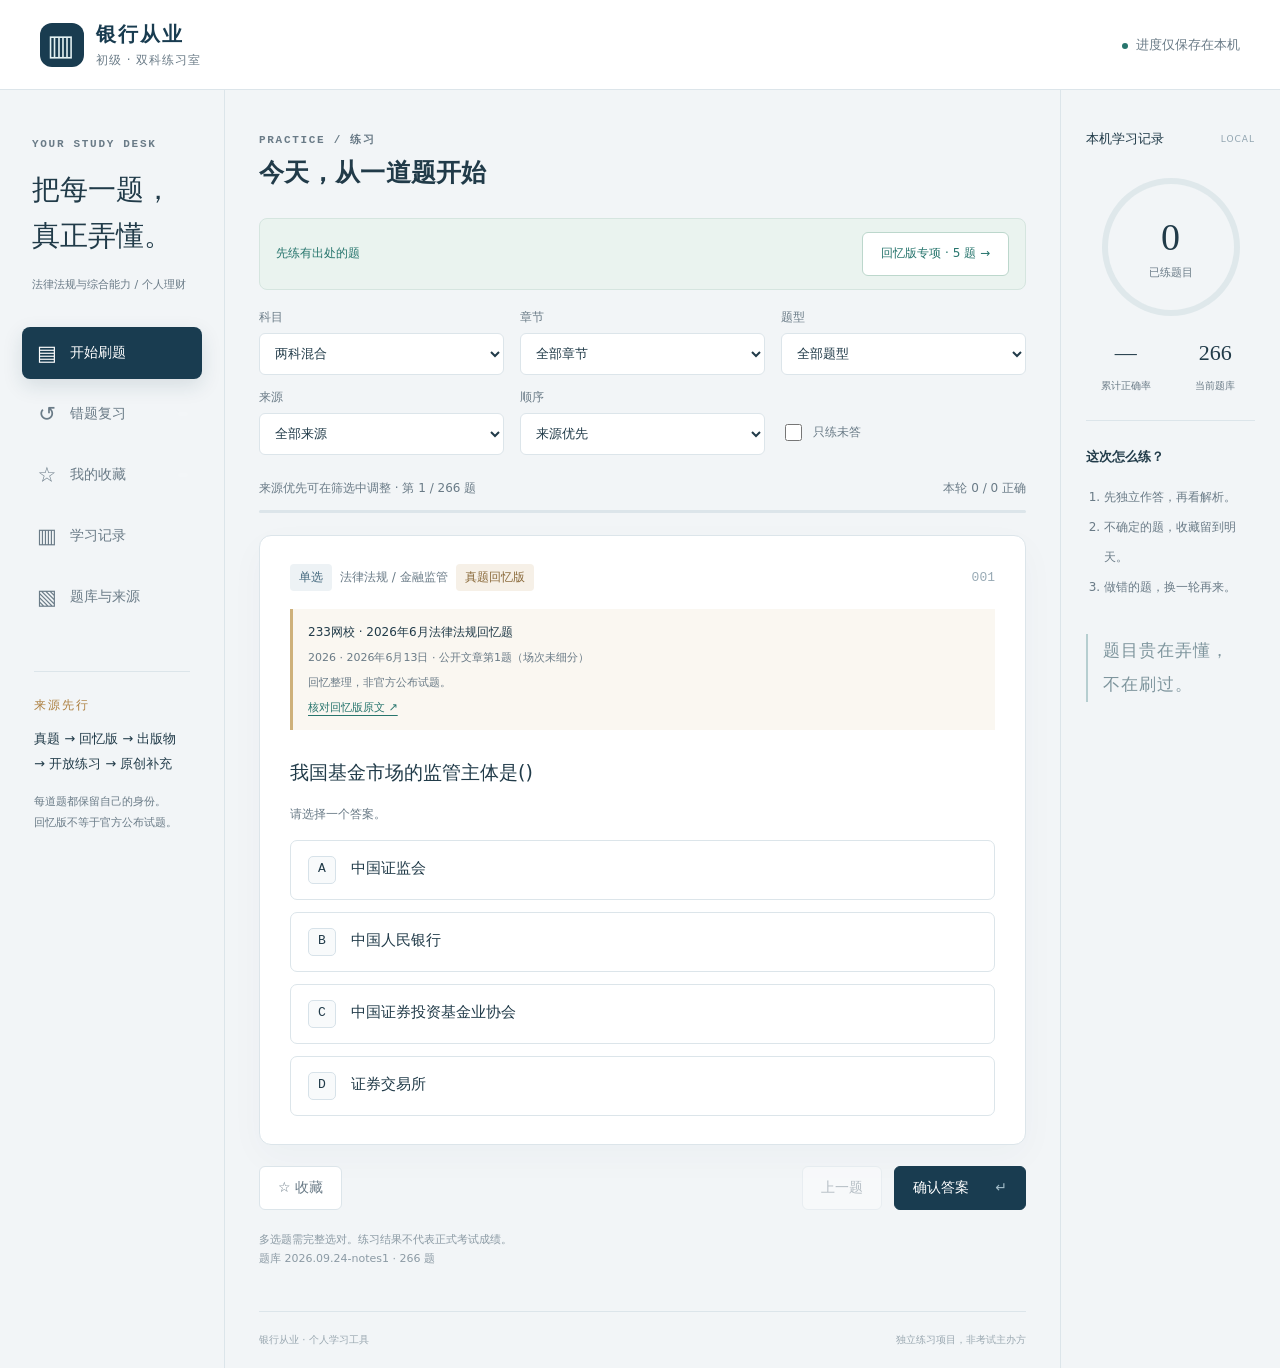
==== commit b445b6d1: "Add course-notes original practice questions" ====
--- a/index.html
+++ b/index.html
@@ -25,7 +25,7 @@
           <label>科目<select id="subject"><option value="all">两科混合</option><option value="law">法律法规</option><option value="finance">个人理财</option></select></label>
           <label>章节<select id="chapter"><option value="all">全部章节</option></select></label>
           <label>题型<select id="type"><option value="all">全部题型</option><option value="single">单选</option><option value="multiple">多选</option><option value="boolean">判断</option></select></label>
-          <label>来源<select id="source"><option value="all">全部来源</option><option value="official_past">官方真题</option><option value="recalled">真题回忆版</option><option value="publication">出版物练习</option><option value="open">开放练习</option><option value="original">GPT 原创</option></select></label>
+          <label>来源<select id="source"><option value="all">全部来源</option><option value="official_past">官方真题</option><option value="recalled">真题回忆版</option><option value="publication">出版物练习</option><option value="open">开放练习</option><option value="notes_original">笔记知识点原创</option><option value="original">全部 GPT 原创</option></select></label>
           <label>顺序<select id="order"><option value="priority">来源优先</option><option value="random">随机练习</option><option value="weak">薄弱优先</option></select></label>
           <label class="check-label"><input id="unseen" type="checkbox">只练未答</label>
         </div>
@@ -37,7 +37,7 @@
         <p class="practice-footnote">多选题需完整选对。练习结果不代表正式考试成绩。<span id="bank-version"></span></p>
       </section>
       <section id="stats-panel" hidden><div class="stats-grid" id="stats-grid"></div><div class="panel"><h3>章节掌握情况</h3><p class="muted">正确率按全部提交次数统计；复习答对后，题目移出当前错题本。</p><div id="chapter-stats"></div></div><div class="panel"><h3>把进度带到另一台设备</h3><p>这里没有账号同步。导出备份，再在手机或电脑导入即可。清理浏览器数据会清除本机记录。</p><div class="button-row"><button id="export-progress" class="primary">导出进度</button><label class="file-button quiet">导入进度<input type="file" id="import-progress" accept=".json,application/json"></label></div></div></section>
-      <section id="library-panel" hidden><div class="panel source-summary"><h3>先看来源，再刷题</h3><p id="bank-summary"></p><p class="muted">“来源优先”按真题、回忆版、出版物练习、开放练习、GPT 原创排序。没有收录的类别保持为零，不以原创题冒充。</p><div id="source-counts" class="source-counts"></div></div><div class="panel"><h3>真题与出版物入口</h3><p class="muted">以下是已核验的外部资料入口，不表示本站已收录其中题目。登录、付费与下载以原网站为准。</p><div id="resource-links"></div></div><div class="panel"><h3>导入自己的题库</h3><p>JSON 文件只进入当前浏览器，不会上传 GitHub。来源名称、年份和页码会随题保留；请先核对答案与现行大纲。</p><div class="button-row"><label class="file-button primary">导入题库 JSON<input type="file" id="import-bank" accept=".json,application/json"></label><button id="download-template" class="quiet">下载格式示例</button></div><p id="custom-count" class="muted"></p></div><div class="panel"><h3>手机使用</h3><p>在手机浏览器打开本站地址，即可直接刷题。可使用浏览器的“添加到主屏幕”。首次在线打开后，页面会缓存供离线使用；新版本在重新打开时更新。</p><p id="offline-status" class="muted">离线缓存尚未就绪。</p></div></section>
+      <section id="library-panel" hidden><div class="panel source-summary"><h3>先看来源，再刷题</h3><p id="bank-summary"></p><p class="muted">“来源优先”按真题、回忆版、出版物练习、开放练习、GPT 原创排序。笔记知识点原创是 GPT 原创的子集，可在刷题页单独筛选；不冒充购买课程题库或历年真题。</p><div id="source-counts" class="source-counts"></div></div><div class="panel"><h3>真题与出版物入口</h3><p class="muted">以下是已核验的外部资料入口，不表示本站已收录其中题目。登录、付费与下载以原网站为准。</p><div id="resource-links"></div></div><div class="panel"><h3>导入自己的题库</h3><p>JSON 文件只进入当前浏览器，不会上传 GitHub。来源名称、年份和页码会随题保留；请先核对答案与现行大纲。</p><div class="button-row"><label class="file-button primary">导入题库 JSON<input type="file" id="import-bank" accept=".json,application/json"></label><button id="download-template" class="quiet">下载格式示例</button></div><p id="custom-count" class="muted"></p></div><div class="panel"><h3>手机使用</h3><p>在手机浏览器打开本站地址，即可直接刷题。可使用浏览器的“添加到主屏幕”。首次在线打开后，页面会缓存供离线使用；新版本在重新打开时更新。</p><p id="offline-status" class="muted">离线缓存尚未就绪。</p></div></section>
       <div id="toast" class="toast" role="status" hidden></div>
       <footer>银行从业 · 个人学习工具 <span>独立练习项目，非考试主办方</span></footer>
     </main>
